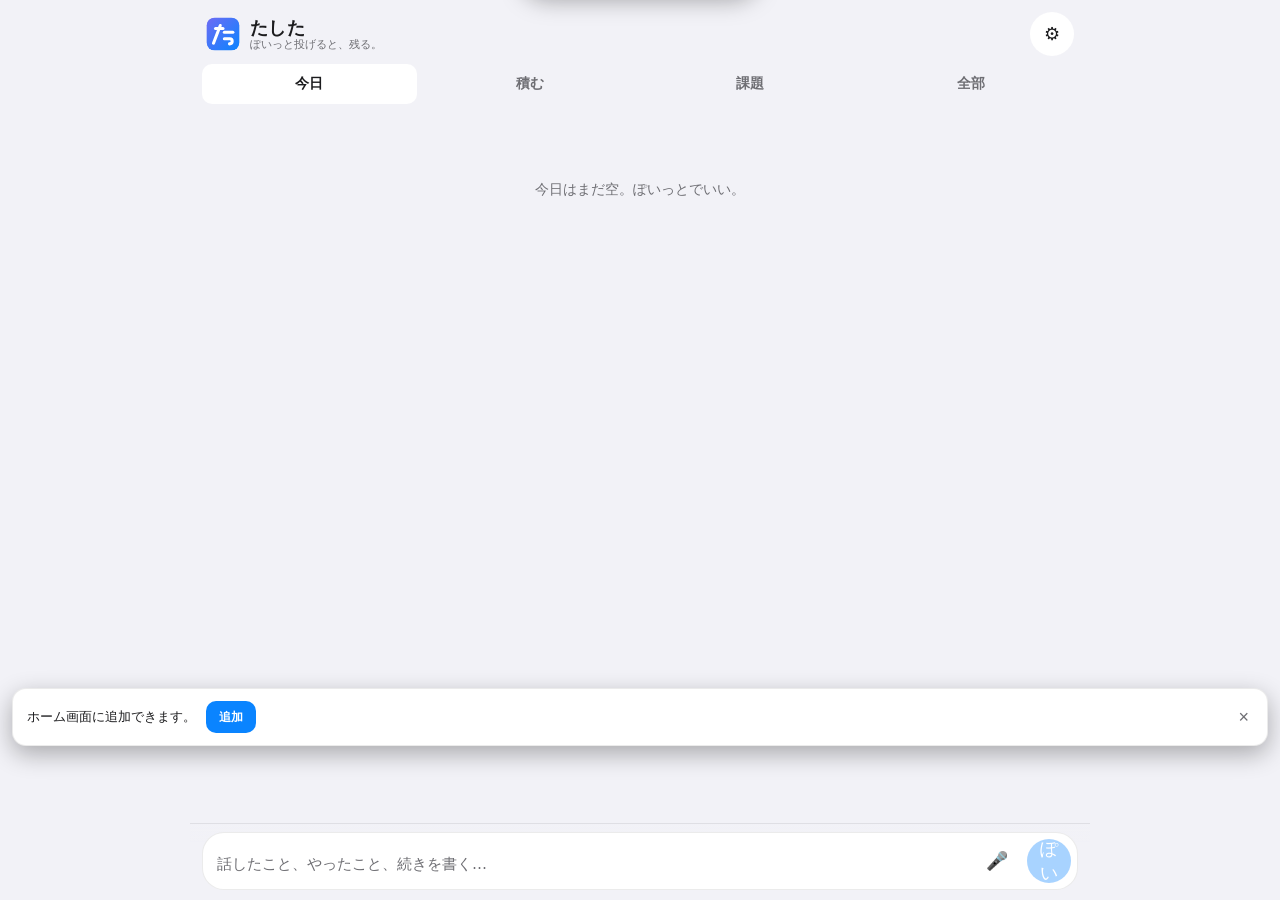
==== index.html @ 53886bb9 "個人用PWA「たした」v0.2を実装 要件定義書(ぽいっと記録)に基づき、話したこと・やったことをぽいっと 投げて分類・蓄積する個人用ノートPWAを構築。  - 投下/分割/自動分類(種類・カテゴリ)" ====
<!doctype html>
<html lang="ja">
<head>
<meta charset="utf-8">
<title>たした</title>
<meta name="description" content="話したこと・やったことを、ぽいっと投げるだけで残す個人用ノート">
<meta name="viewport" content="width=device-width, initial-scale=1, viewport-fit=cover">
<meta name="theme-color" content="#0b0b12">
<meta name="color-scheme" content="dark light">

<link rel="manifest" href="./manifest.json">
<link rel="icon" href="./icon.svg" type="image/svg+xml">
<link rel="apple-touch-icon" href="./icons/apple-touch-icon.png">

<meta name="apple-mobile-web-app-capable" content="yes">
<meta name="apple-mobile-web-app-status-bar-style" content="black-translucent">
<meta name="apple-mobile-web-app-title" content="たした">
<meta name="mobile-web-app-capable" content="yes">

<link rel="stylesheet" href="./css/style.css">
</head>
<body>
<div id="app">

  <header class="app-header">
    <img class="logo-mark" src="./icon.svg" alt="" width="34" height="34">
    <div class="brand">
      <span class="brand-name">たした</span>
      <span class="brand-tagline">ぽいっと投げると、残る。</span>
    </div>
    <div class="header-spacer"></div>
    <button class="icon-btn" id="settings-btn" type="button" aria-label="設定">⚙</button>
  </header>

  <nav class="tabs" aria-label="表示切替">
    <button class="tab-btn active" data-view="today" type="button">今日</button>
    <button class="tab-btn" data-view="stack" type="button">積む</button>
    <button class="tab-btn" data-view="task" type="button">課題</button>
    <button class="tab-btn" data-view="all" type="button">全部</button>
  </nav>

  <main class="content" id="content"></main>

  <div class="install-hint" id="install-hint" hidden>
    <span>ホーム画面に追加できます。</span>
    <button class="btn primary install-action" type="button" style="min-height:32px;padding:6px 12px;font-size:12px;">追加</button>
    <button class="dismiss" type="button" aria-label="閉じる">×</button>
  </div>

  <footer class="composer">
    <div class="composer-row">
      <textarea id="composer-input" rows="1" placeholder="話したこと、やったこと、続きを書く…" aria-label="入力欄"></textarea>
      <button class="mic-btn" id="mic-btn" type="button" aria-label="音声入力">🎤</button>
      <button class="send-btn" id="send-btn" type="button" aria-label="ぽいっと投げる" disabled>ぽい</button>
    </div>
  </footer>

</div>

<div id="toast" role="status" aria-live="polite"></div>

<div id="update-banner">
  <span>新しい版があります</span>
  <button id="update-reload-btn" type="button">再読み込み</button>
</div>

<div class="modal-overlay" id="settings-overlay">
  <div class="modal-sheet" role="dialog" aria-modal="true" aria-label="設定">
    <button class="icon-btn close-modal" id="close-settings" type="button" aria-label="閉じる">×</button>
    <h2>設定</h2>

    <div class="modal-section">
      <h3>バックアップ</h3>
      <div class="modal-row">
        <span id="last-backup-info">まだバックアップしていません</span>
      </div>
      <div class="modal-row">
        <button class="btn primary" id="export-json-btn" type="button">JSONを書き出す</button>
      </div>
      <div class="modal-row" style="display:block;">
        <div class="import-mode">
          <label><input type="radio" name="import-mode" value="merge" checked> 追記マージ</label>
          <label><input type="radio" name="import-mode" value="replace"> 置換</label>
        </div>
        <label class="btn" style="display:block;text-align:center;">
          JSONを読み込む
          <input type="file" id="import-file" accept="application/json,.json" style="display:none;">
        </label>
      </div>
    </div>

    <div class="modal-section">
      <h3>アプリ情報</h3>
      <div class="modal-row">
        <span id="version-label">バージョン</span>
      </div>
    </div>

    <div class="modal-section">
      <h3>危険な操作</h3>
      <div class="modal-row">
        <button class="btn danger" id="delete-all-btn" type="button">すべて削除</button>
      </div>
    </div>
  </div>
</div>

<script src="./js/app.js"></script>
</body>
</html>
---- css/style.css ----
/* たした — スタイル */

:root {
  color-scheme: dark;
  --bg: #0b0b12;
  --bg-elevated: #121219;
  --surface: #1c1c27;
  --surface-2: #24242f;
  --border: rgba(255, 255, 255, 0.09);
  --text: #f5f5f7;
  --text-muted: #9a9aa6;
  --accent: #0a84ff;
  --accent-2: #6e6bf4;
  --kind-did: #30d158;
  --kind-task: #ff9f0a;
  --kind-idea: #bf5af2;
  --stack-color: #64d2ff;
  --danger: #ff453a;
  --radius-lg: 22px;
  --radius-md: 14px;
  --radius-sm: 10px;
  --safe-bottom: env(safe-area-inset-bottom, 0px);
  --safe-top: env(safe-area-inset-top, 0px);
}

@media (prefers-color-scheme: light) {
  :root {
    color-scheme: light;
    --bg: #f2f2f7;
    --bg-elevated: #ffffff;
    --surface: #ffffff;
    --surface-2: #f2f2f7;
    --border: rgba(0, 0, 0, 0.08);
    --text: #1c1c1e;
    --text-muted: #6e6e73;
  }
}

* {
  box-sizing: border-box;
  -webkit-tap-highlight-color: transparent;
}

html,
body {
  margin: 0;
  padding: 0;
  height: 100%;
  background: var(--bg);
  color: var(--text);
}

body {
  font-family: -apple-system, BlinkMacSystemFont, "SF Pro Text", "Hiragino Sans",
    "Hiragino Kaku Gothic ProN", "Noto Sans JP", system-ui, sans-serif;
  overflow-x: hidden;
  transition: background-color 0.2s ease, color 0.2s ease;
}

#app {
  display: flex;
  flex-direction: column;
  height: 100dvh;
  max-width: 720px;
  margin: 0 auto;
  position: relative;
}

/* ヘッダー */
header.app-header {
  display: flex;
  align-items: center;
  gap: 10px;
  padding: calc(12px + var(--safe-top)) 16px 8px;
  flex-shrink: 0;
}

.logo-mark {
  width: 34px;
  height: 34px;
  border-radius: 9px;
  display: block;
  flex-shrink: 0;
}

.brand {
  display: flex;
  flex-direction: column;
  line-height: 1.2;
}

.brand-name {
  font-size: 18px;
  font-weight: 700;
  letter-spacing: 0.02em;
}

.brand-tagline {
  font-size: 11px;
  color: var(--text-muted);
}

.header-spacer {
  flex: 1;
}

.icon-btn {
  appearance: none;
  border: none;
  background: var(--surface);
  color: var(--text);
  width: 40px;
  height: 40px;
  min-width: 44px;
  min-height: 44px;
  border-radius: 50%;
  display: flex;
  align-items: center;
  justify-content: center;
  font-size: 18px;
  cursor: pointer;
}

.icon-btn:active {
  transform: scale(0.94);
}

/* タブ */
nav.tabs {
  display: flex;
  gap: 6px;
  padding: 0 12px 10px;
  flex-shrink: 0;
}

.tab-btn {
  flex: 1;
  appearance: none;
  border: none;
  background: transparent;
  color: var(--text-muted);
  font-size: 13.5px;
  font-weight: 600;
  padding: 9px 4px;
  border-radius: var(--radius-sm);
  cursor: pointer;
  min-height: 40px;
}

.tab-btn.active {
  background: var(--surface);
  color: var(--text);
}

.tab-btn:focus-visible,
.icon-btn:focus-visible,
button:focus-visible,
input:focus-visible,
textarea:focus-visible {
  outline: 2px solid var(--accent);
  outline-offset: 2px;
}

/* 本文 */
main.content {
  flex: 1;
  overflow-y: auto;
  padding: 4px 14px 24px;
  -webkit-overflow-scrolling: touch;
}

.day-group-title {
  font-size: 12px;
  color: var(--text-muted);
  font-weight: 700;
  margin: 18px 4px 8px;
  letter-spacing: 0.02em;
}

.day-group-title:first-child {
  margin-top: 4px;
}

.cat-group {
  margin-bottom: 22px;
}

.cat-group-header {
  display: flex;
  align-items: center;
  gap: 8px;
  margin: 4px 4px 8px;
}

.cat-group-header h2 {
  font-size: 15px;
  margin: 0;
  font-weight: 700;
}

.copy-btn {
  appearance: none;
  border: 1px solid var(--border);
  background: var(--surface);
  color: var(--accent);
  font-size: 12px;
  font-weight: 600;
  padding: 6px 10px;
  border-radius: 999px;
  cursor: pointer;
  min-height: 30px;
}

.card {
  background: var(--surface);
  border: 1px solid var(--border);
  border-radius: var(--radius-md);
  padding: 12px 12px 10px;
  margin-bottom: 8px;
}

.card-top {
  display: flex;
  align-items: center;
  gap: 6px;
  flex-wrap: wrap;
  margin-bottom: 6px;
}

.chip {
  display: inline-flex;
  align-items: center;
  gap: 4px;
  font-size: 11px;
  font-weight: 700;
  padding: 3px 9px;
  border-radius: 999px;
  line-height: 1.6;
  white-space: nowrap;
}

.chip-kind-did {
  background: color-mix(in srgb, var(--kind-did) 22%, transparent);
  color: var(--kind-did);
}

.chip-kind-task {
  background: color-mix(in srgb, var(--kind-task) 22%, transparent);
  color: var(--kind-task);
}

.chip-kind-idea {
  background: color-mix(in srgb, var(--kind-idea) 22%, transparent);
  color: var(--kind-idea);
}

.chip-cat {
  background: var(--surface-2);
  color: var(--text-muted);
  border: 1px solid var(--border);
}

.chip-stacked {
  background: color-mix(in srgb, var(--stack-color) 20%, transparent);
  color: var(--stack-color);
}

.card-time {
  margin-left: auto;
  font-size: 11px;
  color: var(--text-muted);
  flex-shrink: 0;
}

.card-text {
  font-size: 15px;
  line-height: 1.55;
  white-space: pre-wrap;
  word-break: break-word;
  margin: 2px 0 8px;
}

.card-actions {
  display: flex;
  gap: 6px;
}

.card-actions button {
  appearance: none;
  border: none;
  background: var(--surface-2);
  color: var(--text-muted);
  font-size: 12px;
  font-weight: 600;
  padding: 7px 10px;
  border-radius: var(--radius-sm);
  cursor: pointer;
  min-height: 32px;
}

.card-actions button.danger {
  color: var(--danger);
}

.card-actions button.on {
  color: var(--stack-color);
  background: color-mix(in srgb, var(--stack-color) 16%, var(--surface-2));
}

/* 空状態 */
.empty-state {
  text-align: center;
  color: var(--text-muted);
  font-size: 14px;
  padding: 60px 20px;
  line-height: 1.7;
}

/* 入力フッター */
footer.composer {
  flex-shrink: 0;
  padding: 8px 12px calc(10px + var(--safe-bottom));
  background: linear-gradient(180deg, transparent, var(--bg) 24%);
  border-top: 1px solid var(--border);
}

.composer-row {
  display: flex;
  align-items: flex-end;
  gap: 8px;
  background: var(--surface);
  border: 1px solid var(--border);
  border-radius: var(--radius-lg);
  padding: 6px 6px 6px 14px;
}

#composer-input {
  flex: 1;
  border: none;
  background: transparent;
  color: var(--text);
  font-size: 15px;
  line-height: 1.5;
  resize: none;
  max-height: 140px;
  min-height: 24px;
  padding: 8px 0;
  font-family: inherit;
}

#composer-input:focus {
  outline: none;
}

#composer-input::placeholder {
  color: var(--text-muted);
}

.send-btn,
.mic-btn {
  appearance: none;
  border: none;
  border-radius: 50%;
  width: 44px;
  height: 44px;
  min-width: 44px;
  flex-shrink: 0;
  display: flex;
  align-items: center;
  justify-content: center;
  font-size: 18px;
  cursor: pointer;
}

.send-btn {
  background: var(--accent);
  color: #fff;
}

.send-btn:disabled {
  opacity: 0.35;
}

.send-btn:active:not(:disabled) {
  transform: scale(0.92);
}

.mic-btn {
  background: transparent;
  color: var(--text-muted);
}

.mic-btn.recording {
  color: var(--danger);
}

/* トースト */
#toast {
  position: fixed;
  left: 50%;
  bottom: calc(96px + var(--safe-bottom));
  transform: translateX(-50%) translateY(8px);
  background: var(--surface-2);
  color: var(--text);
  border: 1px solid var(--border);
  padding: 10px 16px;
  border-radius: 999px;
  font-size: 13px;
  box-shadow: 0 8px 24px rgba(0, 0, 0, 0.3);
  opacity: 0;
  pointer-events: none;
  transition: opacity 0.2s ease, transform 0.2s ease;
  z-index: 60;
  max-width: calc(100% - 32px);
  display: flex;
  align-items: center;
  gap: 10px;
}

#toast.show {
  opacity: 1;
  transform: translateX(-50%) translateY(0);
  pointer-events: auto;
}

#toast button {
  appearance: none;
  border: none;
  background: transparent;
  color: var(--accent);
  font-weight: 700;
  font-size: 13px;
  cursor: pointer;
}

/* 更新バナー */
#update-banner {
  position: fixed;
  top: calc(10px + var(--safe-top));
  left: 50%;
  transform: translateX(-50%) translateY(-140%);
  background: var(--accent);
  color: #fff;
  padding: 10px 14px;
  border-radius: 999px;
  font-size: 13px;
  display: flex;
  align-items: center;
  gap: 10px;
  z-index: 70;
  box-shadow: 0 8px 24px rgba(0, 0, 0, 0.35);
  transition: transform 0.25s ease;
}

#update-banner.show {
  transform: translateX(-50%) translateY(0);
}

#update-banner button {
  appearance: none;
  border: none;
  background: rgba(255, 255, 255, 0.2);
  color: #fff;
  font-weight: 700;
  font-size: 12px;
  padding: 5px 10px;
  border-radius: 999px;
  cursor: pointer;
}

/* モーダル(設定) */
.modal-overlay {
  position: fixed;
  inset: 0;
  background: rgba(0, 0, 0, 0.5);
  display: flex;
  align-items: flex-end;
  justify-content: center;
  z-index: 80;
  opacity: 0;
  pointer-events: none;
  transition: opacity 0.2s ease;
}

.modal-overlay.show {
  opacity: 1;
  pointer-events: auto;
}

.modal-sheet {
  background: var(--bg-elevated);
  width: 100%;
  max-width: 720px;
  border-radius: 20px 20px 0 0;
  padding: 18px 18px calc(20px + var(--safe-bottom));
  max-height: 82vh;
  overflow-y: auto;
  transform: translateY(12px);
  transition: transform 0.2s ease;
}

.modal-overlay.show .modal-sheet {
  transform: translateY(0);
}

.modal-sheet h2 {
  margin: 4px 0 16px;
  font-size: 17px;
}

.modal-section {
  margin-bottom: 20px;
}

.modal-section h3 {
  font-size: 12px;
  color: var(--text-muted);
  font-weight: 700;
  margin: 0 0 8px;
  text-transform: uppercase;
  letter-spacing: 0.04em;
}

.modal-row {
  display: flex;
  align-items: center;
  justify-content: space-between;
  gap: 10px;
  padding: 12px 0;
  border-bottom: 1px solid var(--border);
  font-size: 14px;
}

.modal-row:last-child {
  border-bottom: none;
}

.btn {
  appearance: none;
  border: none;
  background: var(--surface);
  color: var(--text);
  font-size: 14px;
  font-weight: 600;
  padding: 10px 16px;
  border-radius: var(--radius-sm);
  cursor: pointer;
  min-height: 44px;
  border: 1px solid var(--border);
}

.btn.primary {
  background: var(--accent);
  color: #fff;
  border-color: transparent;
}

.btn.danger {
  color: var(--danger);
}

.btn:disabled {
  opacity: 0.4;
}

.import-mode {
  display: flex;
  gap: 8px;
  margin-bottom: 10px;
}

.import-mode label {
  flex: 1;
  display: flex;
  align-items: center;
  justify-content: center;
  gap: 6px;
  padding: 9px;
  border-radius: var(--radius-sm);
  border: 1px solid var(--border);
  font-size: 13px;
  cursor: pointer;
}

.import-mode input {
  margin: 0;
}

.close-modal {
  position: absolute;
  top: 14px;
  right: 14px;
}

.modal-sheet {
  position: relative;
}

.install-hint {
  position: fixed;
  left: 12px;
  right: 12px;
  bottom: calc(154px + var(--safe-bottom));
  background: var(--surface);
  border: 1px solid var(--border);
  border-radius: var(--radius-md);
  padding: 12px 14px;
  font-size: 13px;
  display: flex;
  align-items: center;
  gap: 10px;
  z-index: 55;
  box-shadow: 0 8px 24px rgba(0, 0, 0, 0.3);
}

.install-hint button.dismiss {
  appearance: none;
  border: none;
  background: transparent;
  color: var(--text-muted);
  font-size: 18px;
  padding: 4px;
  cursor: pointer;
  margin-left: auto;
}

@media (max-width: 380px) {
  .brand-tagline {
    display: none;
  }
}

@media (orientation: landscape) {
  #app {
    max-width: 900px;
  }
}

@media (prefers-reduced-motion: reduce) {
  * {
    transition: none !important;
    animation: none !important;
  }
}
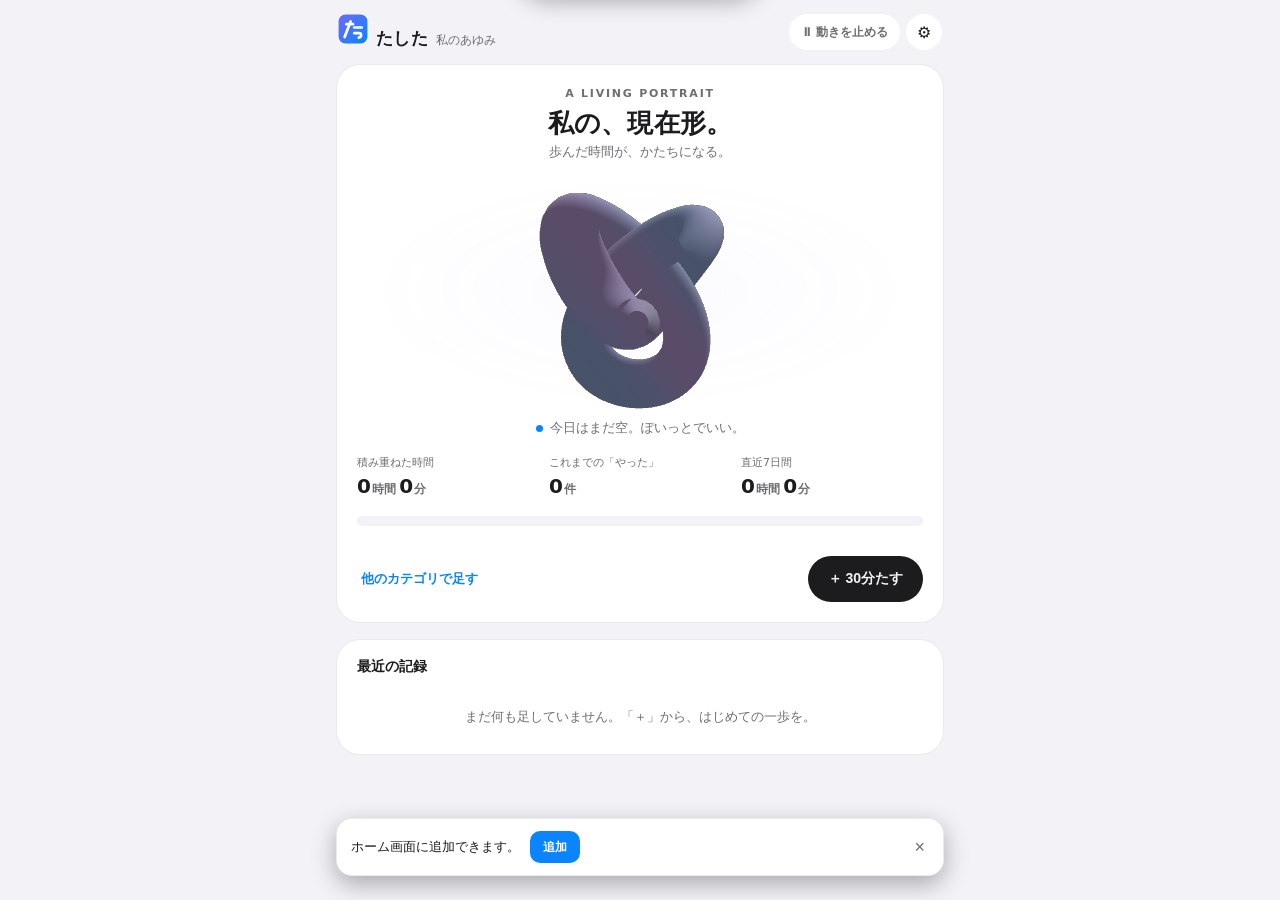
==== commit 4d0ed587: "「私のあゆみ」ビジュアルへ全面リデザイン これまでの文章分類ノートUIから、Appleの製品ページを参考にした 「A LIVING PORTRAIT」コンセプトへ全面刷新。  - 素のWebGL(外部" ====
--- a/index.html
+++ b/index.html
@@ -3,7 +3,7 @@
 <head>
 <meta charset="utf-8">
 <title>たした</title>
-<meta name="description" content="話したこと・やったことを、ぽいっと投げるだけで残す個人用ノート">
+<meta name="description" content="積み重ねた時間が、かたちになる。個人用の「あゆみ」ポートレート">
 <meta name="viewport" content="width=device-width, initial-scale=1, viewport-fit=cover">
 <meta name="theme-color" content="#0b0b12">
 <meta name="color-scheme" content="dark light">
@@ -23,37 +23,59 @@
 <div id="app">
 
   <header class="app-header">
-    <img class="logo-mark" src="./icon.svg" alt="" width="34" height="34">
     <div class="brand">
+      <img class="logo-mark" src="./icon.svg" alt="" width="30" height="30">
       <span class="brand-name">たした</span>
-      <span class="brand-tagline">ぽいっと投げると、残る。</span>
+      <span class="brand-sub">私のあゆみ</span>
     </div>
-    <div class="header-spacer"></div>
-    <button class="icon-btn" id="settings-btn" type="button" aria-label="設定">⚙</button>
+    <div class="header-actions">
+      <button class="ghost-btn" id="pause-btn" type="button">⏸ 動きを止める</button>
+      <button class="icon-btn" id="settings-btn" type="button" aria-label="設定">⚙</button>
+    </div>
   </header>
 
-  <nav class="tabs" aria-label="表示切替">
-    <button class="tab-btn active" data-view="today" type="button">今日</button>
-    <button class="tab-btn" data-view="stack" type="button">積む</button>
-    <button class="tab-btn" data-view="task" type="button">課題</button>
-    <button class="tab-btn" data-view="all" type="button">全部</button>
-  </nav>
+  <main class="content">
+    <section class="hero-card">
+      <p class="hero-eyebrow">A LIVING PORTRAIT</p>
+      <h1 class="hero-title">私の、現在形。</h1>
+      <p class="hero-subtitle">歩んだ時間が、かたちになる。</p>
 
-  <main class="content" id="content"></main>
+      <div class="hero-visual">
+        <div class="hero-glow" id="hero-glow"></div>
+        <canvas id="hero-canvas" aria-hidden="true"></canvas>
+      </div>
 
-  <div class="install-hint" id="install-hint" hidden>
-    <span>ホーム画面に追加できます。</span>
-    <button class="btn primary install-action" type="button" style="min-height:32px;padding:6px 12px;font-size:12px;">追加</button>
-    <button class="dismiss" type="button" aria-label="閉じる">×</button>
-  </div>
+      <p class="hero-caption"><span class="dot" id="week-dot"></span><span id="week-caption">今日はまだ空。ぽいっとでいい。</span></p>
 
-  <footer class="composer">
-    <div class="composer-row">
-      <textarea id="composer-input" rows="1" placeholder="話したこと、やったこと、続きを書く…" aria-label="入力欄"></textarea>
-      <button class="mic-btn" id="mic-btn" type="button" aria-label="音声入力">🎤</button>
-      <button class="send-btn" id="send-btn" type="button" aria-label="ぽいっと投げる" disabled>ぽい</button>
-    </div>
-  </footer>
+      <div class="stat-grid">
+        <div class="stat">
+          <div class="stat-label">積み重ねた時間</div>
+          <div class="stat-value" id="stat-total">0<span class="unit">時間</span>0<span class="unit">分</span></div>
+        </div>
+        <div class="stat">
+          <div class="stat-label">これまでの「やった」</div>
+          <div class="stat-value" id="stat-count">0<span class="unit">件</span></div>
+        </div>
+        <div class="stat">
+          <div class="stat-label">直近7日間</div>
+          <div class="stat-value" id="stat-week">0<span class="unit">時間</span>0<span class="unit">分</span></div>
+        </div>
+      </div>
+
+      <div class="cat-bar" id="cat-bar"></div>
+      <div class="cat-legend" id="cat-legend"></div>
+
+      <div class="add-row">
+        <button class="text-link" id="open-add-modal" type="button">他のカテゴリで足す</button>
+        <button class="pill-btn" id="quick-add-btn" type="button">＋ 30分たす</button>
+      </div>
+    </section>
+
+    <section class="history-card">
+      <h2 class="history-title">最近の記録</h2>
+      <div id="history-list"></div>
+    </section>
+  </main>
 
 </div>
 
@@ -62,6 +84,37 @@
 <div id="update-banner">
   <span>新しい版があります</span>
   <button id="update-reload-btn" type="button">再読み込み</button>
+</div>
+
+<div class="install-hint" id="install-hint" hidden>
+  <span>ホーム画面に追加できます。</span>
+  <button class="btn primary install-action" type="button" style="min-height:32px;padding:6px 12px;font-size:12px;">追加</button>
+  <button class="dismiss" type="button" aria-label="閉じる">×</button>
+</div>
+
+<div class="modal-overlay" id="add-overlay">
+  <div class="modal-sheet" role="dialog" aria-modal="true" aria-label="時間を足す">
+    <button class="icon-btn close-modal" id="close-add" type="button" aria-label="閉じる">×</button>
+    <h2>時間を足す</h2>
+
+    <div class="modal-section">
+      <label class="field-label" for="add-category">カテゴリ</label>
+      <input type="text" id="add-category" list="category-options" placeholder="例: 創作、仕事、家庭…" autocomplete="off">
+      <datalist id="category-options"></datalist>
+    </div>
+
+    <div class="modal-section">
+      <label class="field-label">時間</label>
+      <div class="minute-chips" id="minute-chips">
+        <button type="button" class="chip-btn" data-minutes="15">15分</button>
+        <button type="button" class="chip-btn active" data-minutes="30">30分</button>
+        <button type="button" class="chip-btn" data-minutes="60">60分</button>
+      </div>
+      <input type="number" id="add-minutes" min="1" step="1" value="30" inputmode="numeric">
+    </div>
+
+    <button class="btn primary" id="submit-add" type="button" style="width:100%;">たす</button>
+  </div>
 </div>
 
 <div class="modal-overlay" id="settings-overlay">
@@ -105,6 +158,7 @@
   </div>
 </div>
 
+<script src="./js/scene.js"></script>
 <script src="./js/app.js"></script>
 </body>
 </html>
--- a/css/style.css
+++ b/css/style.css
@@ -1,4 +1,4 @@
-/* たした — スタイル */
+/* たした — スタイル(「私のあゆみ」) */
 
 :root {
   color-scheme: dark;
@@ -11,13 +11,9 @@
   --text-muted: #9a9aa6;
   --accent: #0a84ff;
   --accent-2: #6e6bf4;
-  --kind-did: #30d158;
-  --kind-task: #ff9f0a;
-  --kind-idea: #bf5af2;
-  --stack-color: #64d2ff;
   --danger: #ff453a;
-  --radius-lg: 22px;
-  --radius-md: 14px;
+  --radius-lg: 24px;
+  --radius-md: 16px;
   --radius-sm: 10px;
   --safe-bottom: env(safe-area-inset-bottom, 0px);
   --safe-top: env(safe-area-inset-top, 0px);
@@ -54,14 +50,13 @@
   font-family: -apple-system, BlinkMacSystemFont, "SF Pro Text", "Hiragino Sans",
     "Hiragino Kaku Gothic ProN", "Noto Sans JP", system-ui, sans-serif;
   overflow-x: hidden;
-  transition: background-color 0.2s ease, color 0.2s ease;
 }
 
 #app {
   display: flex;
   flex-direction: column;
-  height: 100dvh;
-  max-width: 720px;
+  min-height: 100dvh;
+  max-width: 640px;
   margin: 0 auto;
   position: relative;
 }
@@ -71,37 +66,59 @@
   display: flex;
   align-items: center;
   gap: 10px;
-  padding: calc(12px + var(--safe-top)) 16px 8px;
+  padding: calc(14px + var(--safe-top)) 18px 6px;
   flex-shrink: 0;
 }
 
 .logo-mark {
-  width: 34px;
-  height: 34px;
-  border-radius: 9px;
+  width: 30px;
+  height: 30px;
+  border-radius: 8px;
   display: block;
   flex-shrink: 0;
 }
 
 .brand {
   display: flex;
-  flex-direction: column;
-  line-height: 1.2;
+  align-items: baseline;
+  gap: 8px;
+  flex: 1;
+  min-width: 0;
 }
 
 .brand-name {
-  font-size: 18px;
+  font-size: 17px;
   font-weight: 700;
   letter-spacing: 0.02em;
 }
 
-.brand-tagline {
-  font-size: 11px;
-  color: var(--text-muted);
-}
-
-.header-spacer {
-  flex: 1;
+.brand-sub {
+  font-size: 12px;
+  color: var(--text-muted);
+  white-space: nowrap;
+  overflow: hidden;
+  text-overflow: ellipsis;
+}
+
+.header-actions {
+  display: flex;
+  align-items: center;
+  gap: 6px;
+  flex-shrink: 0;
+}
+
+.ghost-btn {
+  appearance: none;
+  border: none;
+  background: var(--surface);
+  color: var(--text-muted);
+  font-size: 12px;
+  font-weight: 600;
+  padding: 8px 12px;
+  border-radius: 999px;
+  cursor: pointer;
+  min-height: 36px;
+  white-space: nowrap;
 }
 
 .icon-btn {
@@ -109,296 +126,279 @@
   border: none;
   background: var(--surface);
   color: var(--text);
-  width: 40px;
-  height: 40px;
-  min-width: 44px;
-  min-height: 44px;
+  width: 36px;
+  height: 36px;
+  min-width: 36px;
+  min-height: 36px;
   border-radius: 50%;
   display: flex;
   align-items: center;
   justify-content: center;
-  font-size: 18px;
-  cursor: pointer;
-}
-
-.icon-btn:active {
-  transform: scale(0.94);
-}
-
-/* タブ */
-nav.tabs {
-  display: flex;
-  gap: 6px;
-  padding: 0 12px 10px;
-  flex-shrink: 0;
-}
-
-.tab-btn {
-  flex: 1;
-  appearance: none;
-  border: none;
-  background: transparent;
-  color: var(--text-muted);
-  font-size: 13.5px;
-  font-weight: 600;
-  padding: 9px 4px;
-  border-radius: var(--radius-sm);
-  cursor: pointer;
-  min-height: 40px;
-}
-
-.tab-btn.active {
-  background: var(--surface);
-  color: var(--text);
-}
-
-.tab-btn:focus-visible,
-.icon-btn:focus-visible,
-button:focus-visible,
-input:focus-visible,
-textarea:focus-visible {
-  outline: 2px solid var(--accent);
-  outline-offset: 2px;
+  font-size: 16px;
+  cursor: pointer;
+}
+
+.icon-btn:active,
+.ghost-btn:active,
+.pill-btn:active {
+  transform: scale(0.95);
 }
 
 /* 本文 */
 main.content {
   flex: 1;
-  overflow-y: auto;
-  padding: 4px 14px 24px;
-  -webkit-overflow-scrolling: touch;
-}
-
-.day-group-title {
-  font-size: 12px;
-  color: var(--text-muted);
-  font-weight: 700;
-  margin: 18px 4px 8px;
-  letter-spacing: 0.02em;
-}
-
-.day-group-title:first-child {
-  margin-top: 4px;
-}
-
-.cat-group {
-  margin-bottom: 22px;
-}
-
-.cat-group-header {
-  display: flex;
-  align-items: center;
-  gap: 8px;
-  margin: 4px 4px 8px;
-}
-
-.cat-group-header h2 {
-  font-size: 15px;
+  padding: 8px 16px calc(28px + var(--safe-bottom));
+}
+
+/* ヒーローカード */
+.hero-card {
+  background: var(--surface);
+  border: 1px solid var(--border);
+  border-radius: var(--radius-lg);
+  padding: 22px 20px 20px;
+  margin-bottom: 16px;
+  text-align: center;
+}
+
+.hero-eyebrow {
   margin: 0;
-  font-weight: 700;
-}
-
-.copy-btn {
-  appearance: none;
-  border: 1px solid var(--border);
-  background: var(--surface);
-  color: var(--accent);
-  font-size: 12px;
-  font-weight: 600;
-  padding: 6px 10px;
-  border-radius: 999px;
-  cursor: pointer;
-  min-height: 30px;
-}
-
-.card {
-  background: var(--surface);
-  border: 1px solid var(--border);
-  border-radius: var(--radius-md);
-  padding: 12px 12px 10px;
-  margin-bottom: 8px;
-}
-
-.card-top {
-  display: flex;
-  align-items: center;
-  gap: 6px;
-  flex-wrap: wrap;
-  margin-bottom: 6px;
-}
-
-.chip {
-  display: inline-flex;
-  align-items: center;
-  gap: 4px;
   font-size: 11px;
   font-weight: 700;
-  padding: 3px 9px;
+  letter-spacing: 0.16em;
+  color: var(--text-muted);
+}
+
+.hero-title {
+  margin: 6px 0 2px;
+  font-size: 26px;
+  font-weight: 800;
+  letter-spacing: 0.01em;
+}
+
+.hero-subtitle {
+  margin: 0 0 10px;
+  font-size: 13px;
+  color: var(--text-muted);
+}
+
+.hero-visual {
+  position: relative;
+  height: 240px;
+  margin: 4px auto 8px;
+}
+
+.hero-glow {
+  position: absolute;
+  inset: -20%;
+  border-radius: 50%;
+  background: radial-gradient(closest-side, var(--glow-color, rgba(110, 107, 244, 0.35)), transparent 72%);
+  opacity: var(--glow-opacity, 0.25);
+  filter: blur(6px);
+  transition: opacity 0.6s ease;
+  pointer-events: none;
+}
+
+#hero-canvas {
+  position: relative;
+  width: 100%;
+  height: 100%;
+  display: block;
+}
+
+.hero-caption {
+  display: flex;
+  align-items: center;
+  justify-content: center;
+  gap: 7px;
+  margin: 4px 0 18px;
+  font-size: 13px;
+  color: var(--text-muted);
+}
+
+.hero-caption .dot {
+  width: 7px;
+  height: 7px;
+  border-radius: 50%;
+  background: var(--accent);
+  flex-shrink: 0;
+}
+
+/* 統計 */
+.stat-grid {
+  display: grid;
+  grid-template-columns: repeat(3, 1fr);
+  gap: 10px;
+  margin-bottom: 18px;
+  text-align: left;
+}
+
+.stat-label {
+  font-size: 11px;
+  color: var(--text-muted);
+  margin-bottom: 4px;
+  white-space: nowrap;
+  overflow: hidden;
+  text-overflow: ellipsis;
+}
+
+.stat-value {
+  font-size: 20px;
+  font-weight: 800;
+  letter-spacing: -0.01em;
+}
+
+.stat-value .unit {
+  font-size: 12px;
+  font-weight: 600;
+  color: var(--text-muted);
+  margin: 0 4px 0 1px;
+}
+
+/* カテゴリ内訳 */
+.cat-bar {
+  display: flex;
+  height: 10px;
   border-radius: 999px;
-  line-height: 1.6;
+  overflow: hidden;
+  background: var(--surface-2);
+  margin-bottom: 10px;
+}
+
+.cat-bar-seg {
+  height: 100%;
+}
+
+.cat-legend {
+  display: flex;
+  flex-wrap: wrap;
+  gap: 8px 14px;
+  justify-content: center;
+  margin-bottom: 20px;
+}
+
+.cat-legend-item {
+  display: flex;
+  align-items: center;
+  gap: 6px;
+  font-size: 12px;
+  color: var(--text-muted);
+}
+
+.cat-legend-dot {
+  width: 8px;
+  height: 8px;
+  border-radius: 50%;
+  flex-shrink: 0;
+}
+
+/* 追加行 */
+.add-row {
+  display: flex;
+  align-items: center;
+  justify-content: space-between;
+  gap: 10px;
+}
+
+.text-link {
+  appearance: none;
+  border: none;
+  background: transparent;
+  color: var(--accent);
+  font-size: 13px;
+  font-weight: 600;
+  padding: 8px 4px;
+  cursor: pointer;
+  text-align: left;
+}
+
+.pill-btn {
+  appearance: none;
+  border: none;
+  background: var(--text);
+  color: var(--bg);
+  font-size: 14px;
+  font-weight: 700;
+  padding: 13px 20px;
+  border-radius: 999px;
+  cursor: pointer;
+  min-height: 46px;
   white-space: nowrap;
 }
 
-.chip-kind-did {
-  background: color-mix(in srgb, var(--kind-did) 22%, transparent);
-  color: var(--kind-did);
-}
-
-.chip-kind-task {
-  background: color-mix(in srgb, var(--kind-task) 22%, transparent);
-  color: var(--kind-task);
-}
-
-.chip-kind-idea {
-  background: color-mix(in srgb, var(--kind-idea) 22%, transparent);
-  color: var(--kind-idea);
-}
-
-.chip-cat {
-  background: var(--surface-2);
-  color: var(--text-muted);
-  border: 1px solid var(--border);
-}
-
-.chip-stacked {
-  background: color-mix(in srgb, var(--stack-color) 20%, transparent);
-  color: var(--stack-color);
-}
-
-.card-time {
+/* 履歴 */
+.history-card {
+  background: var(--surface);
+  border: 1px solid var(--border);
+  border-radius: var(--radius-lg);
+  padding: 16px 16px calc(6px);
+}
+
+.history-title {
+  font-size: 14px;
+  font-weight: 700;
+  margin: 2px 4px 10px;
+}
+
+.history-row {
+  display: flex;
+  align-items: center;
+  gap: 8px;
+  padding: 10px 4px;
+  border-bottom: 1px solid var(--border);
+  font-size: 13.5px;
+}
+
+.history-row:last-child {
+  border-bottom: none;
+}
+
+.history-dot {
+  width: 8px;
+  height: 8px;
+  border-radius: 50%;
+  flex-shrink: 0;
+}
+
+.history-name {
+  font-weight: 600;
+  flex-shrink: 0;
+}
+
+.history-minutes {
+  color: var(--text-muted);
+}
+
+.history-time {
   margin-left: auto;
-  font-size: 11px;
-  color: var(--text-muted);
-  flex-shrink: 0;
-}
-
-.card-text {
-  font-size: 15px;
-  line-height: 1.55;
-  white-space: pre-wrap;
-  word-break: break-word;
-  margin: 2px 0 8px;
-}
-
-.card-actions {
-  display: flex;
-  gap: 6px;
-}
-
-.card-actions button {
-  appearance: none;
-  border: none;
-  background: var(--surface-2);
-  color: var(--text-muted);
-  font-size: 12px;
-  font-weight: 600;
-  padding: 7px 10px;
-  border-radius: var(--radius-sm);
-  cursor: pointer;
-  min-height: 32px;
-}
-
-.card-actions button.danger {
+  color: var(--text-muted);
+  font-size: 12px;
+  flex-shrink: 0;
+}
+
+.history-del {
+  appearance: none;
+  border: none;
+  background: transparent;
   color: var(--danger);
-}
-
-.card-actions button.on {
-  color: var(--stack-color);
-  background: color-mix(in srgb, var(--stack-color) 16%, var(--surface-2));
-}
-
-/* 空状態 */
+  font-size: 12px;
+  font-weight: 600;
+  padding: 6px 4px;
+  cursor: pointer;
+  flex-shrink: 0;
+}
+
 .empty-state {
   text-align: center;
   color: var(--text-muted);
-  font-size: 14px;
-  padding: 60px 20px;
-  line-height: 1.7;
-}
-
-/* 入力フッター */
-footer.composer {
-  flex-shrink: 0;
-  padding: 8px 12px calc(10px + var(--safe-bottom));
-  background: linear-gradient(180deg, transparent, var(--bg) 24%);
-  border-top: 1px solid var(--border);
-}
-
-.composer-row {
-  display: flex;
-  align-items: flex-end;
-  gap: 8px;
-  background: var(--surface);
-  border: 1px solid var(--border);
-  border-radius: var(--radius-lg);
-  padding: 6px 6px 6px 14px;
-}
-
-#composer-input {
-  flex: 1;
-  border: none;
-  background: transparent;
-  color: var(--text);
-  font-size: 15px;
-  line-height: 1.5;
-  resize: none;
-  max-height: 140px;
-  min-height: 24px;
-  padding: 8px 0;
-  font-family: inherit;
-}
-
-#composer-input:focus {
-  outline: none;
-}
-
-#composer-input::placeholder {
-  color: var(--text-muted);
-}
-
-.send-btn,
-.mic-btn {
-  appearance: none;
-  border: none;
-  border-radius: 50%;
-  width: 44px;
-  height: 44px;
-  min-width: 44px;
-  flex-shrink: 0;
-  display: flex;
-  align-items: center;
-  justify-content: center;
-  font-size: 18px;
-  cursor: pointer;
-}
-
-.send-btn {
-  background: var(--accent);
-  color: #fff;
-}
-
-.send-btn:disabled {
-  opacity: 0.35;
-}
-
-.send-btn:active:not(:disabled) {
-  transform: scale(0.92);
-}
-
-.mic-btn {
-  background: transparent;
-  color: var(--text-muted);
-}
-
-.mic-btn.recording {
-  color: var(--danger);
+  font-size: 13px;
+  padding: 22px 10px;
 }
 
 /* トースト */
 #toast {
   position: fixed;
   left: 50%;
-  bottom: calc(96px + var(--safe-bottom));
+  bottom: calc(24px + var(--safe-bottom));
   transform: translateX(-50%) translateY(8px);
   background: var(--surface-2);
   color: var(--text);
@@ -468,7 +468,38 @@
   cursor: pointer;
 }
 
-/* モーダル(設定) */
+/* インストール案内 */
+.install-hint {
+  position: fixed;
+  left: 12px;
+  right: 12px;
+  bottom: calc(24px + var(--safe-bottom));
+  background: var(--surface);
+  border: 1px solid var(--border);
+  border-radius: var(--radius-md);
+  padding: 12px 14px;
+  font-size: 13px;
+  display: flex;
+  align-items: center;
+  gap: 10px;
+  z-index: 55;
+  box-shadow: 0 8px 24px rgba(0, 0, 0, 0.3);
+  max-width: 608px;
+  margin: 0 auto;
+}
+
+.install-hint button.dismiss {
+  appearance: none;
+  border: none;
+  background: transparent;
+  color: var(--text-muted);
+  font-size: 18px;
+  padding: 4px;
+  cursor: pointer;
+  margin-left: auto;
+}
+
+/* モーダル */
 .modal-overlay {
   position: fixed;
   inset: 0;
@@ -488,9 +519,10 @@
 }
 
 .modal-sheet {
+  position: relative;
   background: var(--bg-elevated);
   width: 100%;
-  max-width: 720px;
+  max-width: 640px;
   border-radius: 20px 20px 0 0;
   padding: 18px 18px calc(20px + var(--safe-bottom));
   max-height: 82vh;
@@ -535,9 +567,53 @@
   border-bottom: none;
 }
 
+.field-label {
+  display: block;
+  font-size: 12px;
+  color: var(--text-muted);
+  font-weight: 600;
+  margin-bottom: 6px;
+}
+
+#add-category,
+#add-minutes {
+  width: 100%;
+  background: var(--surface);
+  border: 1px solid var(--border);
+  color: var(--text);
+  font-size: 15px;
+  padding: 11px 12px;
+  border-radius: var(--radius-sm);
+  font-family: inherit;
+}
+
+.minute-chips {
+  display: flex;
+  gap: 8px;
+  margin-bottom: 10px;
+}
+
+.chip-btn {
+  flex: 1;
+  appearance: none;
+  border: 1px solid var(--border);
+  background: var(--surface);
+  color: var(--text-muted);
+  font-size: 13px;
+  font-weight: 600;
+  padding: 9px 0;
+  border-radius: 999px;
+  cursor: pointer;
+}
+
+.chip-btn.active {
+  background: var(--accent);
+  color: #fff;
+  border-color: transparent;
+}
+
 .btn {
   appearance: none;
-  border: none;
   background: var(--surface);
   color: var(--text);
   font-size: 14px;
@@ -559,10 +635,6 @@
   color: var(--danger);
 }
 
-.btn:disabled {
-  opacity: 0.4;
-}
-
 .import-mode {
   display: flex;
   gap: 8px;
@@ -592,53 +664,17 @@
   right: 14px;
 }
 
-.modal-sheet {
-  position: relative;
-}
-
-.install-hint {
-  position: fixed;
-  left: 12px;
-  right: 12px;
-  bottom: calc(154px + var(--safe-bottom));
-  background: var(--surface);
-  border: 1px solid var(--border);
-  border-radius: var(--radius-md);
-  padding: 12px 14px;
-  font-size: 13px;
-  display: flex;
-  align-items: center;
-  gap: 10px;
-  z-index: 55;
-  box-shadow: 0 8px 24px rgba(0, 0, 0, 0.3);
-}
-
-.install-hint button.dismiss {
-  appearance: none;
-  border: none;
-  background: transparent;
-  color: var(--text-muted);
-  font-size: 18px;
-  padding: 4px;
-  cursor: pointer;
-  margin-left: auto;
-}
-
 @media (max-width: 380px) {
-  .brand-tagline {
+  .brand-sub {
     display: none;
   }
-}
-
-@media (orientation: landscape) {
-  #app {
-    max-width: 900px;
+  .ghost-btn span.long {
+    display: none;
   }
 }
 
 @media (prefers-reduced-motion: reduce) {
-  * {
-    transition: none !important;
-    animation: none !important;
+  .hero-glow {
+    transition: none;
   }
 }
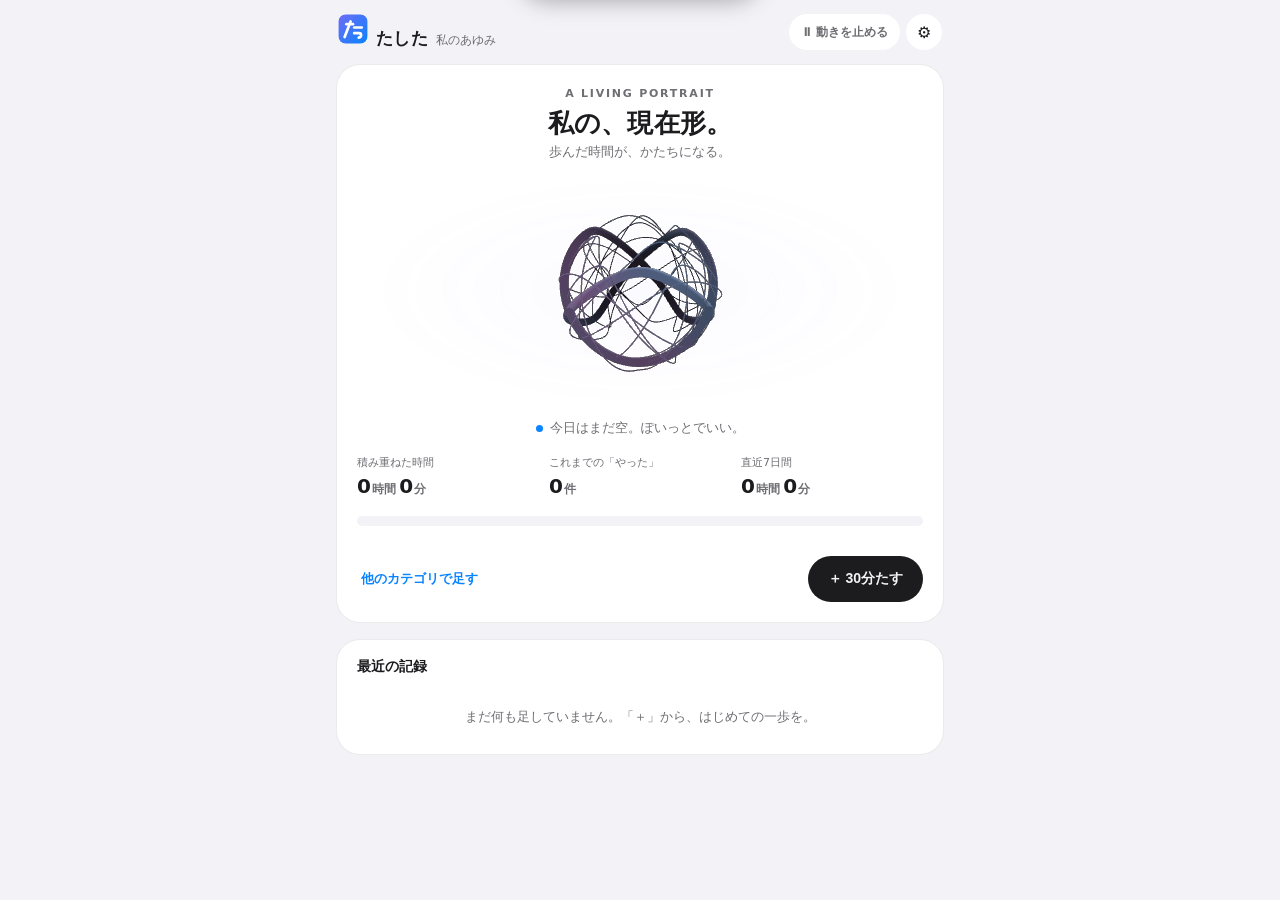
==== commit c761c21f: "iOSのホーム画面追加案内を修正 iOSにはbeforeinstallpromptが無く「追加」ボタンが何もしなかった。 さらに.install-hintのdisplay:flexがhidden属性を" ====
--- a/index.html
+++ b/index.html
@@ -87,7 +87,7 @@
 </div>
 
 <div class="install-hint" id="install-hint" hidden>
-  <span>ホーム画面に追加できます。</span>
+  <span id="install-hint-text">ホーム画面に追加できます。</span>
   <button class="btn primary install-action" type="button" style="min-height:32px;padding:6px 12px;font-size:12px;">追加</button>
   <button class="dismiss" type="button" aria-label="閉じる">×</button>
 </div>
--- a/css/style.css
+++ b/css/style.css
@@ -32,6 +32,10 @@
   }
 }
 
+[hidden] {
+  display: none !important;
+}
+
 * {
   box-sizing: border-box;
   -webkit-tap-highlight-color: transparent;
@@ -158,6 +162,7 @@
   padding: 22px 20px 20px;
   margin-bottom: 16px;
   text-align: center;
+  overflow: hidden;
 }
 
 .hero-eyebrow {
